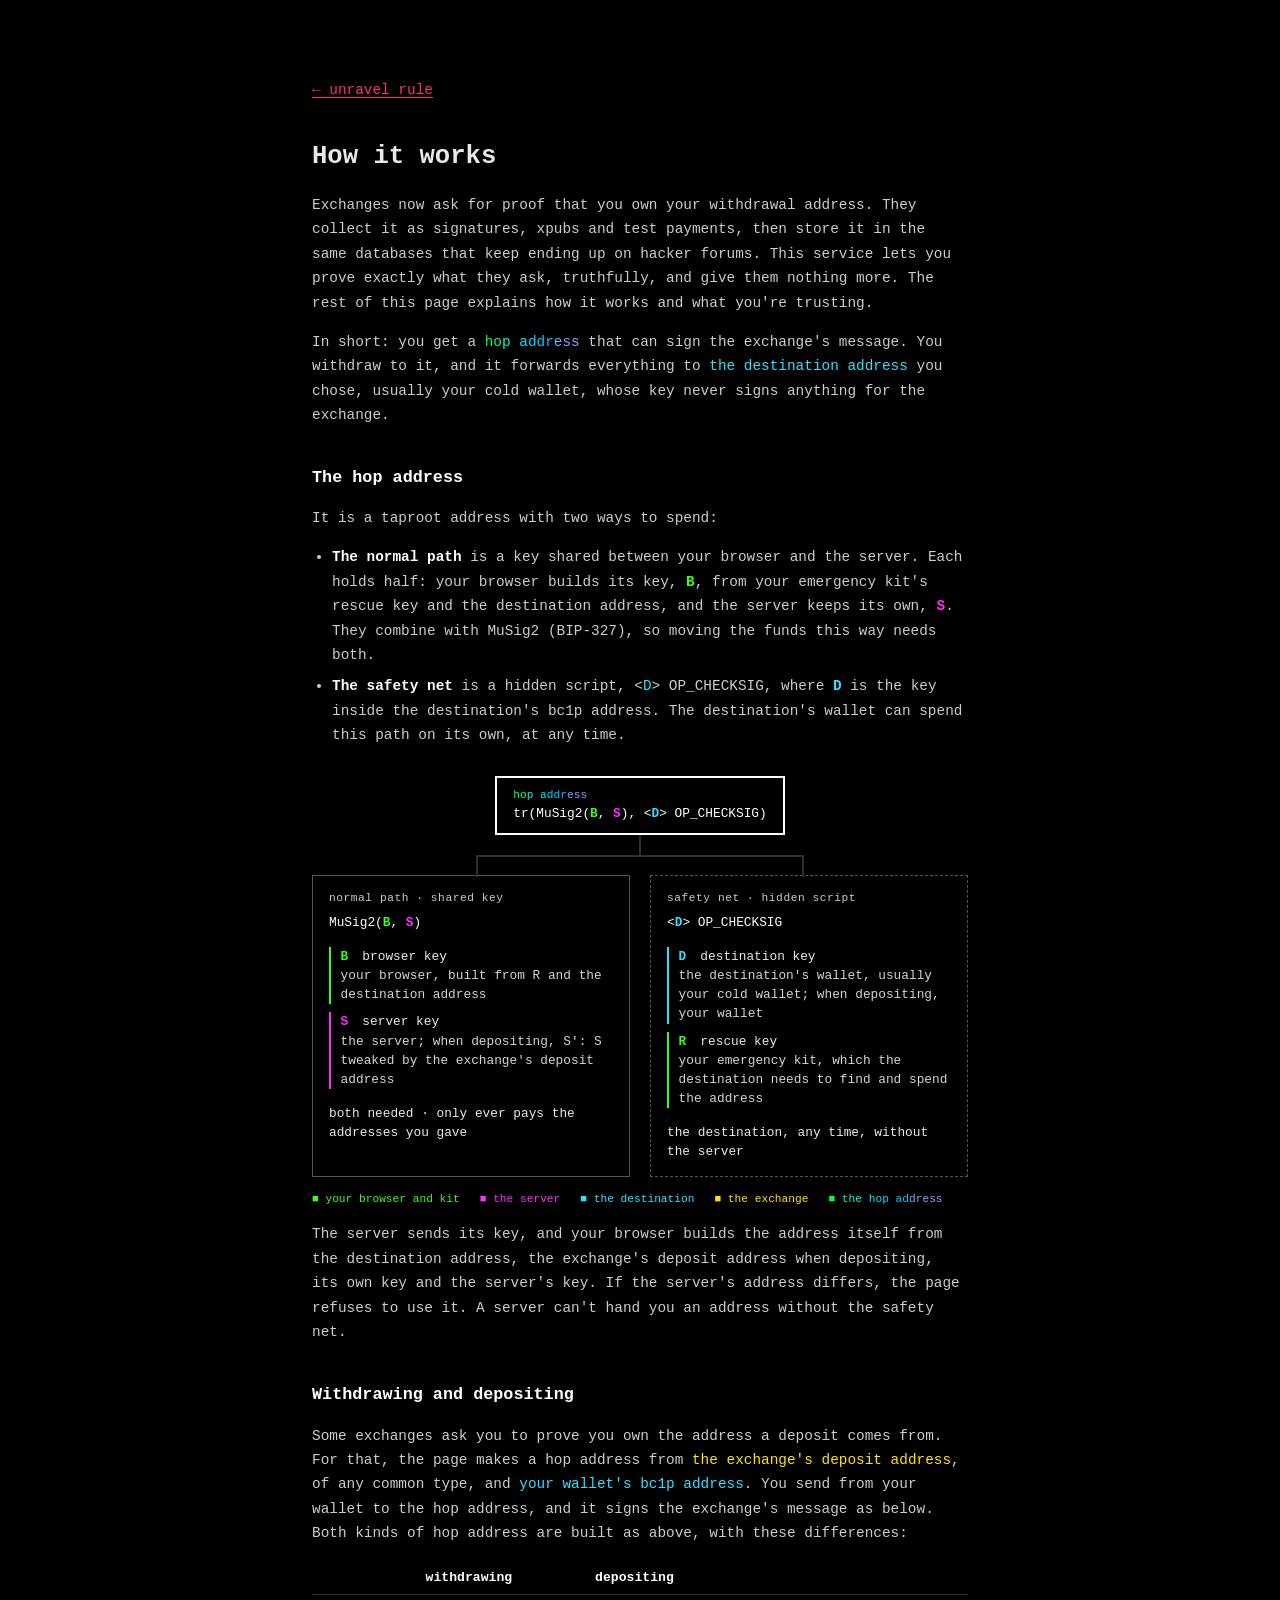
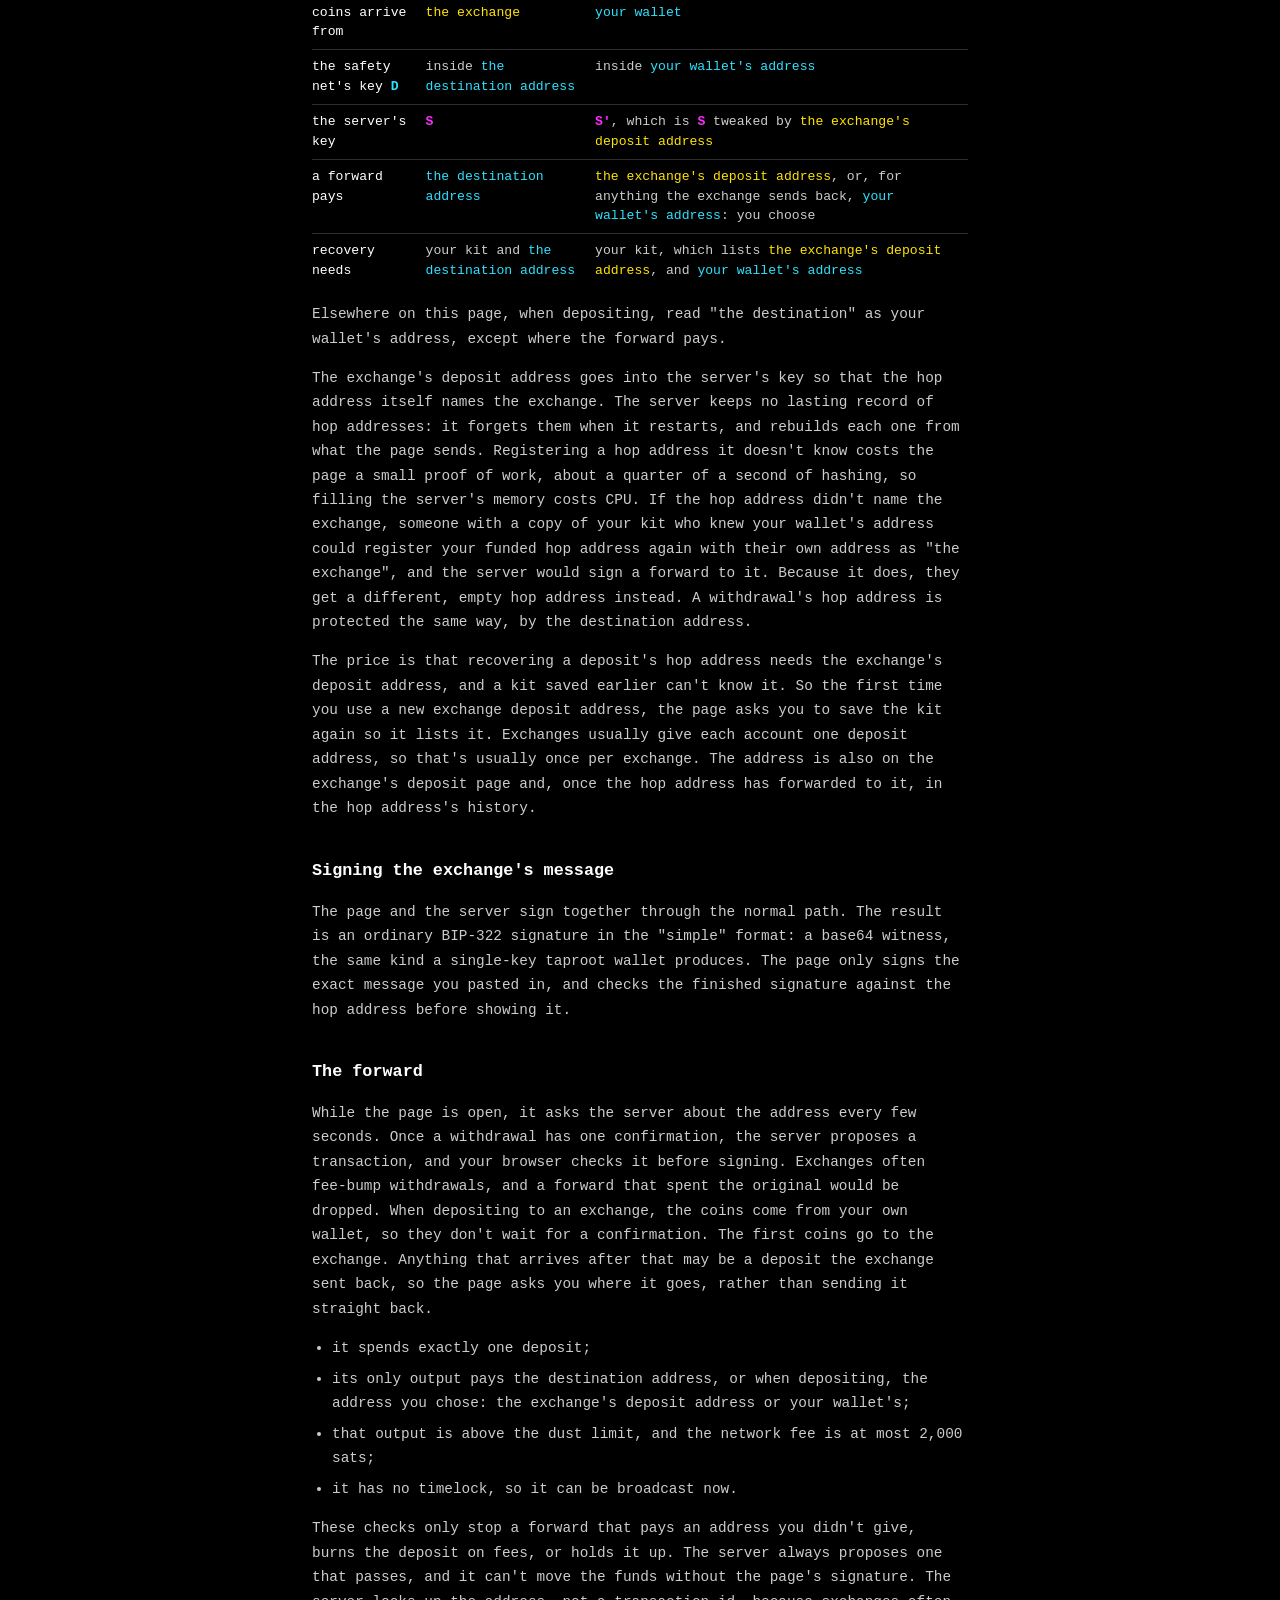
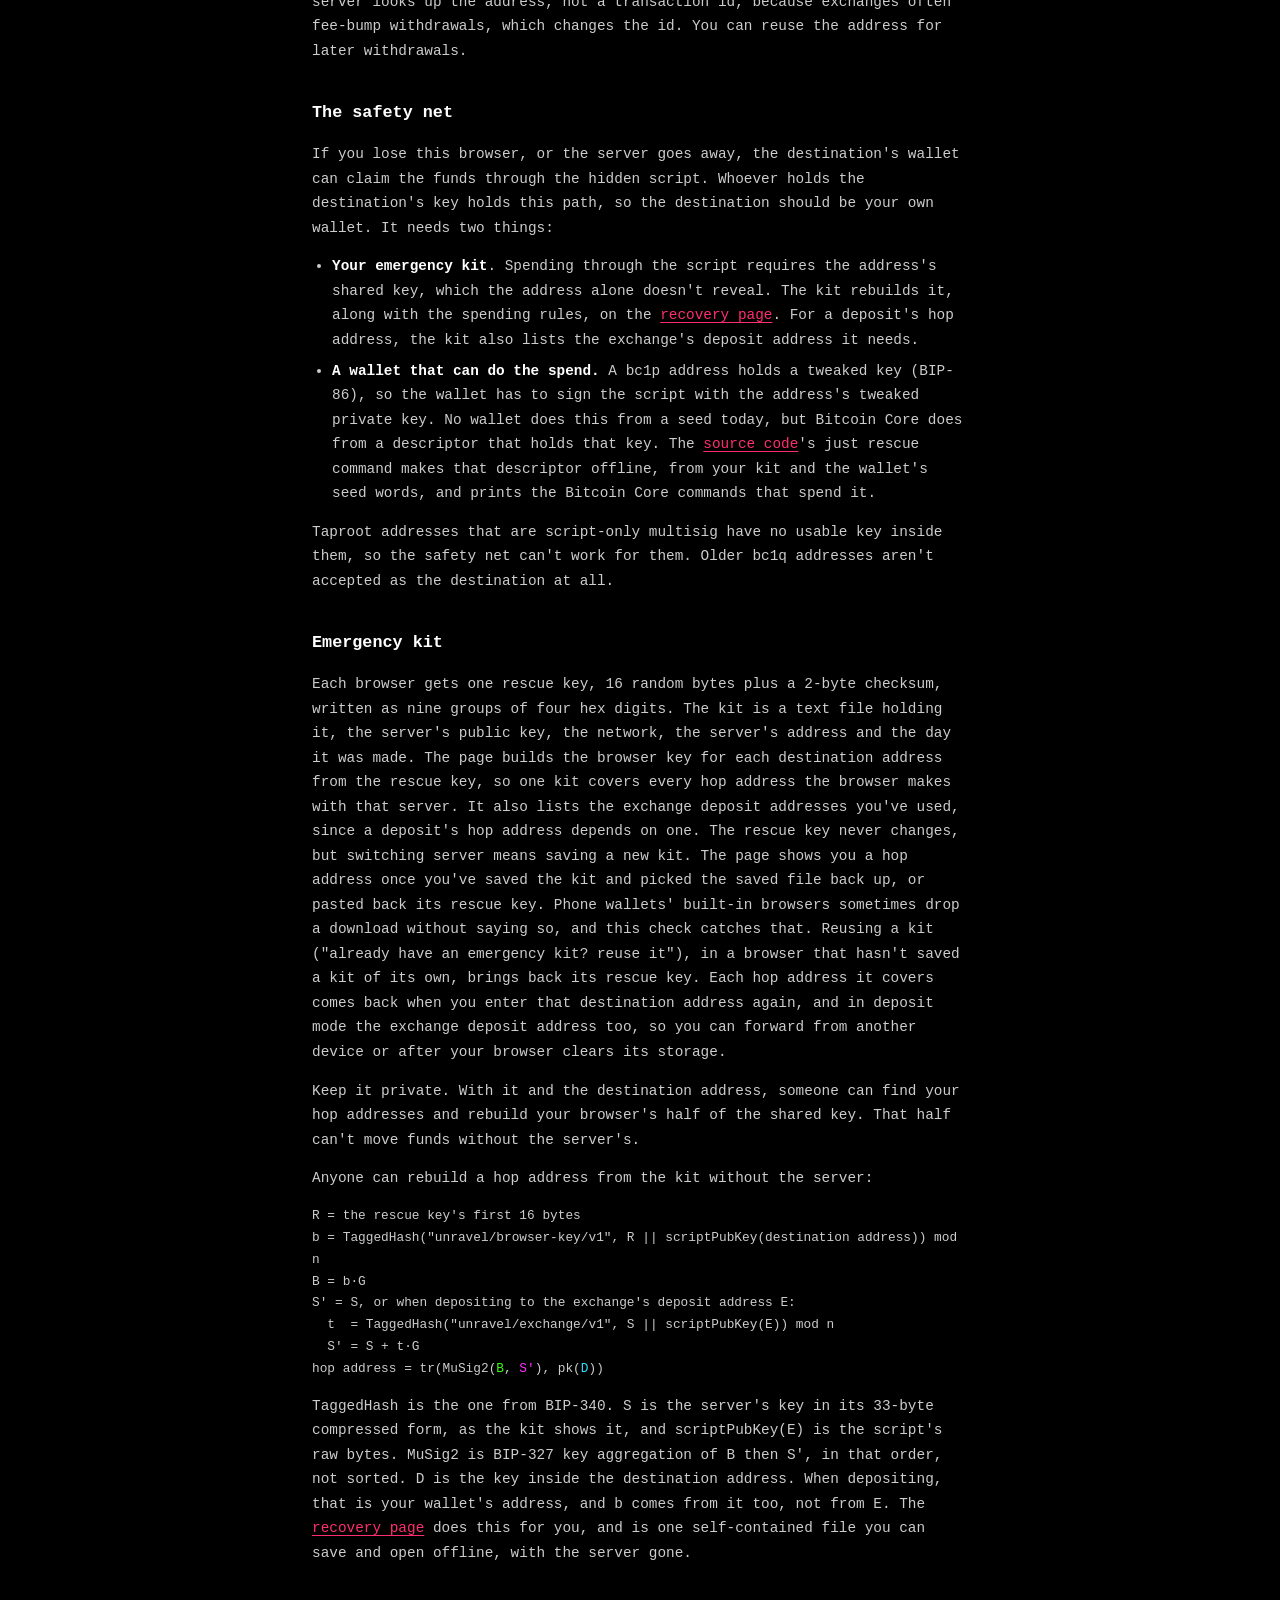
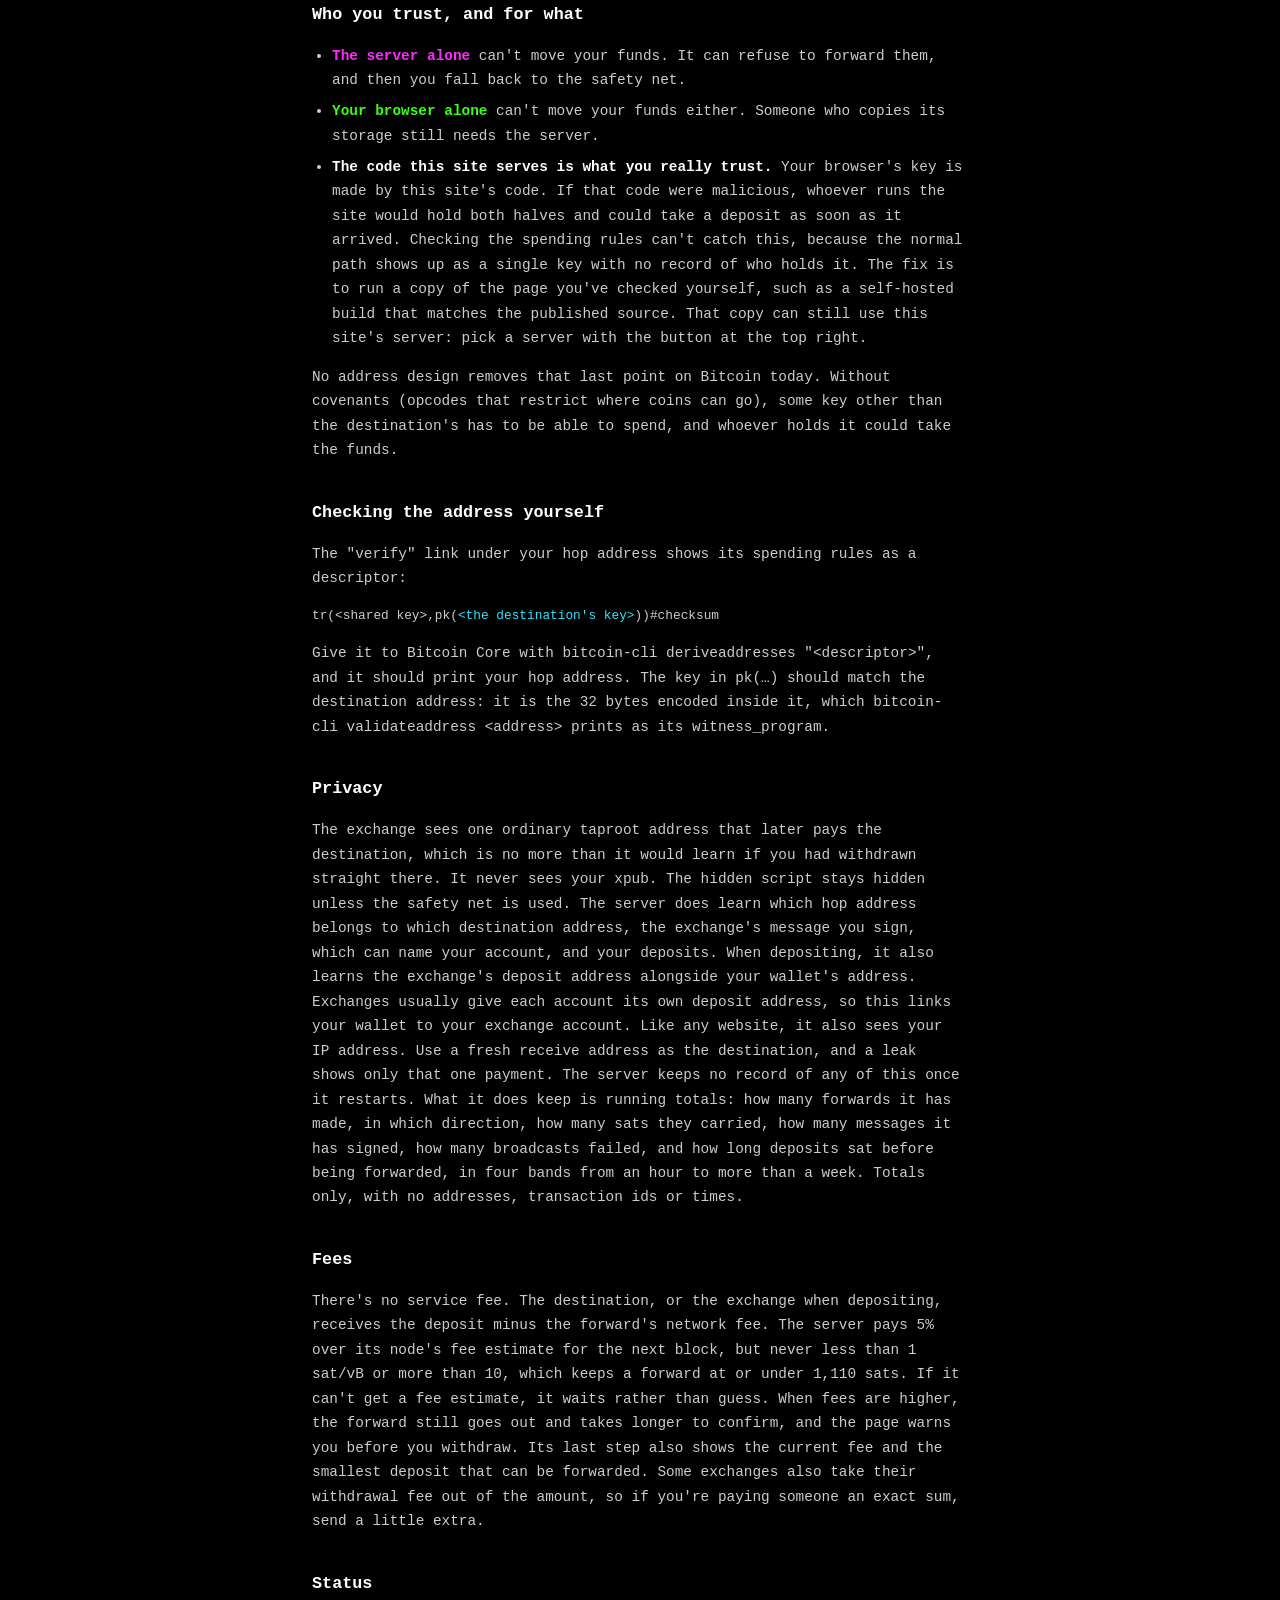
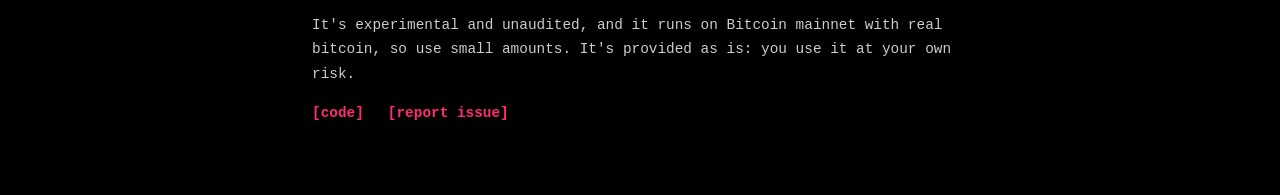
==== web/static/about.html @ e9a16858 "unravel rule" ====
<!doctype html>
<html lang="en">
<head>
  <meta charset="utf-8">
  <meta name="viewport" content="width=device-width, initial-scale=1">
  <title>how it works · unravel rule</title>
  <meta name="description" content="How the hop address signs for the exchange and forwards to your wallet, the safety net if the server vanishes, and who you trust for what.">
  <meta name="theme-color" content="#000000">
  <link rel="canonical" href="https://unravelrule.xyz/about">
  <meta property="og:type" content="website">
  <meta property="og:url" content="https://unravelrule.xyz/about">
  <meta property="og:title" content="how it works · unravel rule">
  <meta property="og:description" content="How the hop address signs for the exchange and forwards to your wallet, the safety net if the server vanishes, and who you trust for what.">
  <meta property="og:image" content="https://unravelrule.xyz/og.png">
  <meta property="og:image:width" content="1200">
  <meta property="og:image:height" content="630">
  <meta property="og:image:alt" content="travel rule, with an UN sticker slapped over the t to make unravel rule, over the tagline: prove you own an address">
  <meta name="twitter:card" content="summary_large_image">
  <meta name="twitter:title" content="how it works · unravel rule">
  <meta name="twitter:description" content="How the hop address signs for the exchange and forwards to your wallet, the safety net if the server vanishes, and who you trust for what.">
  <meta name="twitter:image" content="https://unravelrule.xyz/og.png">
  <link rel="stylesheet" href="style.css">
  <link rel="icon" type="image/png" sizes="48x48" href="favicon-48.png">
</head>
<body>
  <main class="doc">
    <p><a href="./">← unravel rule</a></p>
    <h1>How it works</h1>

    <p>Exchanges now ask for proof that you own your withdrawal address. They collect it as signatures, xpubs and test payments, then store it in the same databases that keep ending up on hacker forums. This service lets you prove exactly what they ask, truthfully, and give them nothing more. The rest of this page explains how it works and what you're trusting.</p>
    <p>In short: you get a <span class="hop">hop address</span> that can sign the exchange's message. You withdraw to it, and it forwards everything to <span class="k-d">the destination address</span> you chose, usually your cold wallet, whose key never signs anything for the exchange.</p>

    <h2>The hop address</h2>
    <p>It is a taproot address with two ways to spend:</p>
    <ul>
      <li><b>The normal path</b> is a key shared between your browser and the server. Each holds half: your browser builds its key, <b class="k-b">B</b>, from your emergency kit's rescue key and the destination address, and the server keeps its own, <b class="k-s">S</b>. They combine with MuSig2 (BIP-327), so moving the funds this way needs both.</li>
      <li><b>The safety net</b> is a hidden script, <code>&lt;<span class="k-d">D</span>&gt; OP_CHECKSIG</code>, where <b class="k-d">D</b> is the key inside the destination's bc1p address. The destination's wallet can spend this path on its own, at any time.</li>
    </ul>
    <figure class="diagram" role="img" aria-label="The hop address has two ways to spend. The normal path is the MuSig2 of B, the browser key held by your browser, and S, the server key held by the server: both are needed, and it only ever pays the addresses you gave. The hidden safety net is the script D OP_CHECKSIG, where D is the destination's key, held by the destination's wallet. It also needs R, the rescue key in your emergency kit, to find the address. Then the destination can spend it any time, without the server. When depositing, D is your wallet's key, and the server's key is tweaked by the exchange's deposit address.">
      <div class="d-root"><span class="d-tag hop">hop address</span>tr(MuSig2(<b class="k-b">B</b>, <b class="k-s">S</b>), &lt;<b class="k-d">D</b>&gt; OP_CHECKSIG)</div>
      <div class="d-split">
        <div class="d-path">
          <p class="d-kind">normal path · shared key</p>
          <div class="d-node">MuSig2(<b class="k-b">B</b>, <b class="k-s">S</b>)</div>
          <div class="d-holders">
            <div class="d-holder k-b"><b>B</b> browser key<span>your browser, built from R and the destination address</span></div>
            <div class="d-holder k-s"><b>S</b> server key<span>the server; when depositing, S′: S tweaked by the exchange's deposit address</span></div>
          </div>
          <p class="d-rule">both needed · only ever pays the addresses you gave</p>
        </div>
        <div class="d-path d-script-path">
          <p class="d-kind">safety net · hidden script</p>
          <div class="d-node">&lt;<b class="k-d">D</b>&gt; OP_CHECKSIG</div>
          <div class="d-holders">
            <div class="d-holder k-d"><b>D</b> destination key<span>the destination's wallet, usually your cold wallet; when depositing, your wallet</span></div>
            <div class="d-holder k-b"><b>R</b> rescue key<span>your emergency kit, which the destination needs to find and spend the address</span></div>
          </div>
          <p class="d-rule">the destination, any time, without the server</p>
        </div>
      </div>
      <p class="d-legend"><span class="k-b">■ your browser and kit</span><span class="k-s">■ the server</span><span class="k-d">■ the destination</span><span class="k-e">■ the exchange</span><span class="hop">■ the hop address</span></p>
    </figure>
    <p>The server sends its key, and your browser builds the address itself from the destination address, the exchange's deposit address when depositing, its own key and the server's key. If the server's address differs, the page refuses to use it. A server can't hand you an address without the safety net.</p>

    <h2>Withdrawing and depositing</h2>
    <p>Some exchanges ask you to prove you own the address a deposit comes from. For that, the page makes a hop address from <span class="k-e">the exchange's deposit address</span>, of any common type, and <span class="k-d">your wallet's bc1p address</span>. You send from your wallet to the hop address, and it signs the exchange's message as below. Both kinds of hop address are built as above, with these differences:</p>
    <table>
      <thead><tr><th></th><th>withdrawing</th><th>depositing</th></tr></thead>
      <tbody>
        <tr><th>coins arrive from</th><td><span class="k-e">the exchange</span></td><td><span class="k-d">your wallet</span></td></tr>
        <tr><th>the safety net's key <b class="k-d">D</b></th><td>inside <span class="k-d">the destination address</span></td><td>inside <span class="k-d">your wallet's address</span></td></tr>
        <tr><th>the server's key</th><td><b class="k-s">S</b></td><td><b class="k-s">S′</b>, which is <b class="k-s">S</b> tweaked by <span class="k-e">the exchange's deposit address</span></td></tr>
        <tr><th>a forward pays</th><td><span class="k-d">the destination address</span></td><td><span class="k-e">the exchange's deposit address</span>, or, for anything the exchange sends back, <span class="k-d">your wallet's address</span>: you choose</td></tr>
        <tr><th>recovery needs</th><td>your kit and <span class="k-d">the destination address</span></td><td>your kit, which lists <span class="k-e">the exchange's deposit address</span>, and <span class="k-d">your wallet's address</span></td></tr>
      </tbody>
    </table>
    <p>Elsewhere on this page, when depositing, read "the destination" as your wallet's address, except where the forward pays.</p>
    <p>The exchange's deposit address goes into the server's key so that the hop address itself names the exchange. The server keeps no lasting record of hop addresses: it forgets them when it restarts, and rebuilds each one from what the page sends. Registering a hop address it doesn't know costs the page a small proof of work, about a quarter of a second of hashing, so filling the server's memory costs CPU. If the hop address didn't name the exchange, someone with a copy of your kit who knew your wallet's address could register your funded hop address again with their own address as "the exchange", and the server would sign a forward to it. Because it does, they get a different, empty hop address instead. A withdrawal's hop address is protected the same way, by the destination address.</p>
    <p>The price is that recovering a deposit's hop address needs the exchange's deposit address, and a kit saved earlier can't know it. So the first time you use a new exchange deposit address, the page asks you to save the kit again so it lists it. Exchanges usually give each account one deposit address, so that's usually once per exchange. The address is also on the exchange's deposit page and, once the hop address has forwarded to it, in the hop address's history.</p>

    <h2>Signing the exchange's message</h2>
    <p>The page and the server sign together through the normal path. The result is an ordinary BIP-322 signature in the "simple" format: a base64 witness, the same kind a single-key taproot wallet produces. The page only signs the exact message you pasted in, and checks the finished signature against the hop address before showing it.</p>

    <h2>The forward</h2>
    <p>While the page is open, it asks the server about the address every few seconds. Once a withdrawal has one confirmation, the server proposes a transaction, and your browser checks it before signing. Exchanges often fee-bump withdrawals, and a forward that spent the original would be dropped. When depositing to an exchange, the coins come from your own wallet, so they don't wait for a confirmation. The first coins go to the exchange. Anything that arrives after that may be a deposit the exchange sent back, so the page asks you where it goes, rather than sending it straight back.</p>
    <ul>
      <li>it spends exactly one deposit;</li>
      <li>its only output pays the destination address, or when depositing, the address you chose: the exchange's deposit address or your wallet's;</li>
      <li>that output is above the dust limit, and the network fee is at most 2,000 sats;</li>
      <li>it has no timelock, so it can be broadcast now.</li>
    </ul>
    <p>These checks only stop a forward that pays an address you didn't give, burns the deposit on fees, or holds it up. The server always proposes one that passes, and it can't move the funds without the page's signature. The server looks up the address, not a transaction id, because exchanges often fee-bump withdrawals, which changes the id. You can reuse the address for later withdrawals.</p>

    <h2>The safety net</h2>
    <p>If you lose this browser, or the server goes away, the destination's wallet can claim the funds through the hidden script. Whoever holds the destination's key holds this path, so the destination should be your own wallet. It needs two things:</p>
    <ul>
      <li><b>Your emergency kit</b>. Spending through the script requires the address's shared key, which the address alone doesn't reveal. The kit rebuilds it, along with the spending rules, on the <a href="recover">recovery page</a>. For a deposit's hop address, the kit also lists the exchange's deposit address it needs.</li>
      <li><b>A wallet that can do the spend.</b> A bc1p address holds a tweaked key (BIP-86), so the wallet has to sign the script with the address's tweaked private key. No wallet does this from a seed today, but Bitcoin Core does from a descriptor that holds that key. The <a href="https://github.com/nickfarrow/unravel-rule">source code</a>'s <code>just rescue</code> command makes that descriptor offline, from your kit and the wallet's seed words, and prints the Bitcoin Core commands that spend it.</li>
    </ul>
    <p>Taproot addresses that are script-only multisig have no usable key inside them, so the safety net can't work for them. Older bc1q addresses aren't accepted as the destination at all.</p>

    <h2>Emergency kit</h2>
    <p>Each browser gets one rescue key, 16 random bytes plus a 2-byte checksum, written as nine groups of four hex digits. The kit is a text file holding it, the server's public key, the network, the server's address and the day it was made. The page builds the browser key for each destination address from the rescue key, so one kit covers every hop address the browser makes with that server. It also lists the exchange deposit addresses you've used, since a deposit's hop address depends on one. The rescue key never changes, but switching server means saving a new kit. The page shows you a hop address once you've saved the kit and picked the saved file back up, or pasted back its rescue key. Phone wallets' built-in browsers sometimes drop a download without saying so, and this check catches that. Reusing a kit ("already have an emergency kit? reuse it"), in a browser that hasn't saved a kit of its own, brings back its rescue key. Each hop address it covers comes back when you enter that destination address again, and in deposit mode the exchange deposit address too, so you can forward from another device or after your browser clears its storage.</p>
    <p>Keep it private. With it and the destination address, someone can find your hop addresses and rebuild your browser's half of the shared key. That half can't move funds without the server's.</p>
    <p>Anyone can rebuild a hop address from the kit without the server:</p>
    <pre>R = the rescue key's first 16 bytes
b = TaggedHash("unravel/browser-key/v1", R || scriptPubKey(destination address)) mod n
B = b·G
S' = S, or when depositing to the exchange's deposit address E:
  t  = TaggedHash("unravel/exchange/v1", S || scriptPubKey(E)) mod n
  S' = S + t·G
hop address = tr(MuSig2(<span class="k-b">B</span>, <span class="k-s">S'</span>), pk(<span class="k-d">D</span>))</pre>
    <p>TaggedHash is the one from BIP-340. S is the server's key in its 33-byte compressed form, as the kit shows it, and scriptPubKey(E) is the script's raw bytes. MuSig2 is BIP-327 key aggregation of B then S', in that order, not sorted. D is the key inside the destination address. When depositing, that is your wallet's address, and b comes from it too, not from E. The <a href="recover">recovery page</a> does this for you, and is one self-contained file you can save and open offline, with the server gone.</p>

    <h2>Who you trust, and for what</h2>
    <ul>
      <li><b class="k-s">The server alone</b> can't move your funds. It can refuse to forward them, and then you fall back to the safety net.</li>
      <li><b class="k-b">Your browser alone</b> can't move your funds either. Someone who copies its storage still needs the server.</li>
      <li><span class="hl"><b>The code this site serves</b> is what you really trust.</span> Your browser's key is made by this site's code. If that code were malicious, whoever runs the site would hold both halves and could take a deposit as soon as it arrived. Checking the spending rules can't catch this, because the normal path shows up as a single key with no record of who holds it. The fix is to run a copy of the page you've checked yourself, such as a self-hosted build that matches the published source. That copy can still use this site's server: pick a server with the button at the top right.</li>
    </ul>
    <p>No address design removes that last point on Bitcoin today. Without covenants (opcodes that restrict where coins can go), some key other than the destination's has to be able to spend, and whoever holds it could take the funds.</p>

    <h2>Checking the address yourself</h2>
    <p>The "verify" link under your hop address shows its spending rules as a descriptor:</p>
    <pre>tr(&lt;shared key&gt;,pk(<span class="k-d">&lt;the destination's key&gt;</span>))#checksum</pre>
    <p>Give it to Bitcoin Core with <code>bitcoin-cli deriveaddresses "&lt;descriptor&gt;"</code>, and it should print your hop address. The key in <code>pk(…)</code> should match the destination address: it is the 32 bytes encoded inside it, which <code>bitcoin-cli validateaddress &lt;address&gt;</code> prints as its <code>witness_program</code>.</p>

    <h2>Privacy</h2>
    <p>The exchange sees one ordinary taproot address that later pays the destination, which is no more than it would learn if you had withdrawn straight there. It never sees your xpub. The hidden script stays hidden unless the safety net is used. The server does learn which hop address belongs to which destination address, the exchange's message you sign, which can name your account, and your deposits. When depositing, it also learns the exchange's deposit address alongside your wallet's address. Exchanges usually give each account its own deposit address, so this links your wallet to your exchange account. Like any website, it also sees your IP address. Use a fresh receive address as the destination, and a leak shows only that one payment. The server keeps no record of any of this once it restarts. What it does keep is running totals: how many forwards it has made, in which direction, how many sats they carried, how many messages it has signed, how many broadcasts failed, and how long deposits sat before being forwarded, in four bands from an hour to more than a week. Totals only, with no addresses, transaction ids or times.</p>

    <h2>Fees</h2>
    <p>There's no service fee. The destination, or the exchange when depositing, receives the deposit minus the forward's network fee. The server pays 5% over its node's fee estimate for the next block, but never less than 1 sat/vB or more than 10, which keeps a forward at or under 1,110 sats. If it can't get a fee estimate, it waits rather than guess. When fees are higher, the forward still goes out and takes longer to confirm, and the page warns you before you withdraw. Its last step also shows the current fee and the smallest deposit that can be forwarded. Some exchanges also take their withdrawal fee out of the amount, so if you're paying someone an exact sum, send a little extra.</p>

    <h2>Status</h2>
    <p>It's experimental and unaudited, and it runs on Bitcoin mainnet with real bitcoin, so use small amounts. It's provided as is: you use it at your own risk.</p>
    <p class="row"><a href="https://github.com/nickfarrow/unravel-rule">code</a><a href="https://github.com/nickfarrow/unravel-rule/issues">report issue</a></p>
  </main>
</body>
</html>
---- web/static/style.css ----
* { margin: 0; padding: 0; box-sizing: border-box; }
[hidden] { display: none !important; }

:root {
  --green: #39ff14;
  --pink: #ff2d6f;
  --cyan: #2de2ff;
  --violet: #b98cff;
  --yellow: #ffe500;
  --magenta: #ff2bff;
  --text: #e8e8e8;
  --muted: #d4d4d4;
  --line: #2e2e2e;
}

html {
  background: #000;
  color: var(--text);
  font-family: ui-monospace, "SF Mono", "Cascadia Mono", "JetBrains Mono", Menlo, Consolas,
    "Lucida Console", "Liberation Mono", monospace;
  line-height: 1.5;
}

body { min-height: 100vh; }

main {
  max-width: 44rem;
  margin: 0 auto;
  padding: 4rem 1.5rem;
}

h1, h2 { font-weight: 700; }

.mega {
  font-size: clamp(2rem, 9vw, 5rem);
  font-weight: 800;
  line-height: 1.2;
  white-space: nowrap;
  color: #000;
  text-align: center;
  letter-spacing: 0.05em;
  text-shadow:
    -0.06em -0.06em 0 #fff, 0.06em -0.06em 0 #fff,
    -0.06em 0.06em 0 #fff, 0.06em 0.06em 0 #fff;
}

/* The title rests on "unravel rule" and every 5s glitches back to "travel rule" in one
   burst of three flickers. Both prefixes share one grid cell, so the title keeps its width;
   only the glitch moves it. */
.swap { display: inline-grid; }
.swap > span { grid-area: 1 / 1; justify-self: end; animation: 5s step-end infinite; }
.swap .from { animation-name: flicker-out; }
.swap .to { animation-name: flicker-in; }
.mega { animation: glitch 5s step-end infinite; }
@keyframes flicker-out {
  0% { opacity: 0; clip-path: none; }
  80% { opacity: 1; clip-path: none; }
  81.92% { opacity: 0; clip-path: none; }
  83.84% { opacity: 0; clip-path: none; }
  85.76% { opacity: 1; clip-path: inset(50% 0 0 0); }
  87.2% { opacity: 1; clip-path: none; }
  88.64% { opacity: 0; clip-path: none; }
  90.56% { opacity: 1; clip-path: none; }
  92.96% { opacity: 0; clip-path: none; }
}
@keyframes flicker-in {
  0% { opacity: 1; clip-path: none; }
  80% { opacity: 0; clip-path: none; }
  81.92% { opacity: 1; clip-path: inset(0 0 50% 0); }
  83.84% { opacity: 1; clip-path: none; }
  85.76% { opacity: 0; clip-path: none; }
  87.2% { opacity: 1; clip-path: none; }
  88.64% { opacity: 1; clip-path: none; }
  90.56% { opacity: 0; clip-path: none; }
  92.96% { opacity: 1; clip-path: none; }
}
@keyframes glitch {
  0% { transform: none; }
  80% { transform: translate(-0.05em, 0) skewX(-8deg); }
  81.92% { transform: translate(0.04em, 0); }
  83.84% { transform: none; }
  85.76% { transform: translate(0.06em, 0) skewX(5deg); }
  87.2% { transform: translate(-0.03em, 0); }
  88.64% { transform: none; }
  90.56% { transform: translate(0.03em, 0) skewX(-4deg); }
  92.96% { transform: none; }
}
@media (prefers-reduced-motion: reduce) {
  .mega, .swap > span, .status::before { animation: none; }
  .swap .from { opacity: 0; }
}

.tag { text-align: center; margin-top: 1.5rem; color: var(--green); font-weight: 700; }
.tag b { font-weight: 900; -webkit-text-stroke: 0.05em; }
.net { text-align: center; margin-top: 0.4rem; color: var(--muted); font-size: 0.8rem; }

.explain {
  position: relative;
  margin-top: 1.5rem;
  padding-top: 1.25rem;
  font-size: 0.95rem;
  line-height: 1.65;
}
.explain::before {
  content: "";
  position: absolute;
  top: 0;
  left: 0;
  right: 0;
  height: 2px;
  background: var(--green);
  box-shadow: 0 0 6px var(--green), 0 0 16px var(--green);
}
.explain summary {
  list-style: none;
  cursor: pointer;
  width: fit-content;
  margin: 0 auto;
  color: var(--green);
  font-size: 1.05rem;
  font-weight: 700;
  text-shadow: 0 0 6px var(--green);
}
.explain summary::-webkit-details-marker { display: none; }
.explain summary::before {
  content: "▸";
  display: inline-block;
  margin-right: 0.5rem;
  transition: transform 0.15s;
}
.explain[open] summary::before { transform: rotate(90deg); }
.explain p, .explain ul { margin-top: 1rem; color: #ccc; }
.explain ul { padding-left: 1.25rem; }
.explain li + li { margin-top: 0.5rem; }
/* White, so cyan only ever means the user's wallet. */
.explain p.pitch, .hl { color: #fff; font-weight: 700; }
.hl b { color: inherit; }

.steps {
  list-style: none;
  margin-top: 2.5rem;
  display: grid;
  gap: 0.75rem;
}

.card {
  border: 1px solid #fff;
  padding: 1.25rem 1.5rem;
  box-shadow: 0 0 20px rgba(57, 255, 20, 0.12);
}
/* One card at a time. */
.card:not(.open) { display: none; }
.card h2 { font-size: 1rem; }
/* Focused when its card opens, for screen readers. It isn't a control, so no ring. */
.card h2:focus { outline: none; }
.card .body { margin-top: 1.25rem; }

/* What's been chosen so far, above the card. */
/* Three columns, so the text centres on the page whatever back's width. */
.trail { display: grid; grid-template-columns: 1fr minmax(0, max-content) 1fr; gap: 1rem; align-items: baseline; margin-top: 2.5rem; font-size: 0.8rem; color: var(--muted); }
#trail-text { grid-column: 2; text-align: center; }
#trail-text > span { white-space: nowrap; }
#trail-text .addr { cursor: pointer; }
/* A tapped address is shown whole, so it may break anywhere. */
#trail-text > span:has(.addr:not(.short)) { white-space: normal; overflow-wrap: anywhere; }
.trail + .steps { margin-top: 0.75rem; }
#back { grid-column: 3; justify-self: end; white-space: nowrap; }
#back::before { content: "← "; }
.addr { color: var(--cyan); overflow-wrap: anywhere; }
.addr.theirs, #exchange { color: var(--yellow); }
/* Copied on a click: #desc-cmd and #key-cmd are the main page's commands, #cmd the recovery page's. */
.big, .addr, #proof, #desc, #desc-cmd, #key-cmd, #cmd { cursor: pointer; transition: opacity 0.2s; }
.copied { opacity: 0.4; }
/* An address typed in takes its holder's colour too. */
#x { color: var(--cyan); }
#x:focus { border-color: var(--cyan); }
#exchange:focus { border-color: var(--yellow); }
.txid { color: var(--muted); overflow-wrap: anywhere; }
a.txid:hover { color: #fff; }
/* Where the forward stands. A pulsing dot while waiting, a tick once sent. */
.status { margin-top: 1.25rem; font-weight: 700; overflow-wrap: anywhere; }
.status.warn { color: var(--pink); }
.status.waiting::before, .status.done::before { content: ""; display: inline-block; width: 0.55rem; height: 0.55rem; margin-right: 0.6rem; border-radius: 50%; background: #fff; box-shadow: 0 0 6px #fff; vertical-align: 0.1em; }
.status.waiting::before { animation: pulse 1.2s ease-in-out infinite; }
.status.done::before { background: var(--green); box-shadow: 0 0 6px var(--green); }
@keyframes pulse { 50% { opacity: 0.25; } }
#status-detail { white-space: pre-line; overflow-wrap: anywhere; }
#hop-addrs { overflow-wrap: anywhere; }

/* The first card's two ways in, each a whole block to tap. */
.choice { display: grid; gap: 0.75rem; }
.choice a { display: block; border: 2px solid var(--line); padding: 1rem 1.25rem; font-weight: 700; text-decoration: none; }
.choice a:hover { border-color: var(--green); color: #fff; }

input, textarea, select {
  width: 100%;
  background: #000;
  color: #fff;
  border: 2px solid #555;
  padding: 0.7rem 0.8rem;
  font: inherit;
  font-size: 0.9rem;
}
input::placeholder, textarea::placeholder { color: #666; }
.body * + input { margin-top: 0.75rem; }
textarea { height: 6rem; margin-top: 1rem; resize: none; word-break: break-all; }
input[readonly] { border-color: var(--line); }
/* The rescue key is the kit's, so it takes the browser's colour, and the server key the server's. */
#kit-typed, #rescue { color: var(--green); }
#spk { color: var(--magenta); }
#spk:focus { border-color: var(--magenta); }
#desc { color: #ccc; }
/* A textarea so a message with line breaks is signed exactly as pasted. */
#challenge { height: 4.5rem; margin-top: 0; color: #fff; word-break: normal; overflow-wrap: anywhere; }
input:focus, textarea:focus, select:focus { outline: none; border-color: var(--green); }

a { color: var(--pink); text-decoration: underline; text-underline-offset: 0.2em; }
a:hover { color: #fff; }

/* Actions read as buttons, like [info]; links inside sentences stay plain links. */
.row { display: flex; flex-wrap: wrap; gap: 0.5rem 1.5rem; margin-top: 1rem; }
.row a { text-decoration: none; font-weight: 700; }
.row a::before { content: "["; }
.row a::after { content: "]"; }
.row a:hover { color: #fff; }
a.busy { opacity: 0.4; pointer-events: none; }
a.helper { color: var(--muted); font-weight: 400; }
/* The link to the next card always sits at the bottom right of its card. */
#exchange-next, #make, #kit-next, #agree, #next-3, #next-4 { margin-left: auto; }

/* The browser's colour blending into the server's: the hop address mostly takes both. Mixed
   in oklch, so the middle stays bright rather than grey. The glow is a filter, since a
   text-shadow would show through the clipped, transparent text. */
.big {
  /* A bc1p address is 62 characters of about 0.6em: this fits it on one line. */
  font-size: min(1.05rem, 2.6cqw);
  font-weight: 700;
  word-break: break-all;
  filter: drop-shadow(0 0 6px rgba(150, 200, 255, 0.35));
}
/* An address on a line of its own, among text: sized to fit like .big. */
#hop-addrs .addr, #status-main .addr { display: block; font-size: min(1em, 2.6cqw); word-break: break-all; }
/* Too small on one line, so two even lines instead of a line and a straggler. --half is half
   the address's length, set where it's shown; a bc1p address has 62 characters. */
@container (max-width: 34rem) {
  .big { font-size: min(1.05rem, 5.2cqw); }
  #hop-addrs .addr, #status-main .addr { font-size: min(1em, 5.2cqw); }
  .big, #hop-addrs .addr, #status-main .addr { max-width: calc(var(--half, 31) * 1ch + 0.5ch); }
}
main, .card .body { container-type: inline-size; }
/* Plain green where the text can't be clipped, so the address is never invisible. A browser
   that can't mix in oklch keeps the first gradient. */
/* .doc .big outranks .doc p's grey. */
.big, .doc .big, .hop, #proof { color: var(--green); }
@supports (background-clip: text) or (-webkit-background-clip: text) {
  .big, .doc .big, .hop, .d-tag.hop, #proof {
    background: linear-gradient(90deg, var(--green), var(--violet));
    background: linear-gradient(90deg in oklch, var(--green), var(--violet));
    -webkit-background-clip: text;
    background-clip: text;
    color: transparent;
  }
}
/* The signature speaks for the hop address, so its box takes the gradient too. */
#proof {
  border-image: linear-gradient(90deg, var(--green), var(--violet)) 1;
  border-image: linear-gradient(90deg in oklch, var(--green), var(--violet)) 1;
}
.big::selection, .hop::selection, #proof::selection { color: #fff; background: #444; }
.small { font-size: 0.9rem; color: var(--muted); margin-top: 0.75rem; }
.body > .small:first-child { margin-top: 0; }
/* .doc .ok and .doc .err outrank .doc p's grey on the recovery page. */
.ok, .doc .ok { color: var(--green); font-size: 0.825rem; margin-top: 0.75rem; }
/* Drawn, like the card ticks: monospace fonts render ✓ as √. */
.ok:not(:empty)::before {
  content: "";
  display: inline-block;
  width: 0.3rem;
  height: 0.6rem;
  margin: 0 0.6rem 0 0.15rem;
  border: solid currentColor;
  border-width: 0 2px 2px 0;
  transform: translateY(-0.1rem) rotate(45deg);
}
.err, .doc .err { color: var(--pink); font-size: 0.825rem; margin-top: 0.75rem; }
.warn { font-size: 1.1rem; font-weight: 700; text-shadow: 0 0 6px var(--pink); }
/* Block characters must touch, row to row, for the code to scan. */
.qr { display: inline-block; margin: 1rem 0 0; font-size: 10px; line-height: 1; letter-spacing: 0; color: #fff; background: #000; }
#y-qr { display: block; width: fit-content; margin-inline: auto; }
.err:empty, .ok:empty { display: none; }

pre {
  margin-top: 1.25rem;
  font: inherit;
  font-size: 0.8rem;
  white-space: pre-wrap;
  overflow-wrap: anywhere;
  color: #ccc;
}

footer {
  margin-top: 4rem;
  font-size: 0.75rem;
  color: var(--muted);
  text-align: center;
}
footer p + p { margin-top: 0.75rem; }
footer .made { margin-top: 2rem; }
.row.center { justify-content: center; }
.row.end { justify-content: flex-end; }
.forget-confirm { margin-top: 1rem; text-align: center; }

.doc { font-size: 0.9rem; line-height: 1.7; }
.doc h1 { font-size: 1.6rem; margin-top: 2rem; }
.doc h2 { font-size: 1.05rem; margin-top: 2.25rem; color: #fff; }
.doc p, .doc ul { margin-top: 0.9rem; color: #ccc; }
.doc ul { padding-left: 1.25rem; }
.doc li + li { margin-top: 0.4rem; }
.doc b { color: #fff; }
/* Grey, so the colours inside are only ever the keys' holders. */
.doc code { color: #ccc; }
.doc table { width: 100%; margin-top: 0.9rem; border-collapse: collapse; font-size: 0.82rem; line-height: 1.5; }
.doc th, .doc td { padding: 0.45rem 0.6rem 0.45rem 0; text-align: left; vertical-align: top; border-top: 1px solid var(--line); color: #ccc; font-weight: normal; }
.doc thead th { border-top: none; color: #fff; font-weight: 700; }
.doc tbody th { color: #fff; }
.doc pre { margin-top: 0.9rem; }
.doc label { display: block; margin: 1.25rem 0 0.4rem; font-size: 0.8rem; color: var(--muted); }
.doc label + textarea { margin-top: 0; }
#x-used { overflow-wrap: anywhere; }

/* About page: the hop address as a tree, with who holds each key. */
.diagram { margin-top: 1.75rem; font-size: 0.8rem; line-height: 1.5; }
.d-root {
  width: fit-content;
  margin: 0 auto;
  padding: 0.6rem 1rem;
  border: 2px solid #fff;
  color: #fff;
  text-align: center;
}
.d-tag { display: block; color: var(--muted); font-size: 0.7rem; }
.d-tag.hop { width: fit-content; }
.d-split {
  position: relative;
  display: grid;
  grid-template-columns: 1fr 1fr;
  gap: 1.25rem;
  padding-top: 2.5rem;
}
/* The stem below the hop address and the bar it branches into. */
.d-split::before {
  content: "";
  position: absolute;
  top: 1.25rem;
  left: 25%;
  right: 25%;
  height: 1.25rem;
  border: 2px solid var(--line);
  border-bottom: 0;
}
.d-split::after {
  content: "";
  position: absolute;
  top: 0;
  left: calc(50% - 1px);
  height: 1.25rem;
  border-left: 2px solid var(--line);
}
.d-path { border: 1px solid #555; padding: 0.9rem 1rem; }
.d-script-path { border-style: dashed; }
/* One colour per holder, so the same colour means the same party everywhere. */
.k-b { --c: var(--green); }
.k-s { --c: var(--magenta); }
.k-d { --c: var(--cyan); }
.k-e { --c: var(--yellow); }
.k-b, .k-s, .k-d, .k-e, .doc b[class^="k-"] { color: var(--c); }
.d-legend { display: flex; flex-wrap: wrap; gap: 0.4rem 1.25rem; margin-top: 0.9rem !important; font-size: 0.7rem; }
.d-kind { color: var(--muted); font-size: 0.7rem; letter-spacing: 0.05em; margin: 0 !important; }
.d-node { margin-top: 0.4rem; color: #fff; }
.d-holders { display: grid; gap: 0.5rem; margin-top: 0.9rem; }
.d-holder { padding-left: 0.6rem; border-left: 2px solid var(--c); color: var(--text); }
.d-holder b { color: var(--c); margin-right: 0.4rem; }
.d-holder span { display: block; color: var(--muted); }
.d-rule { margin-top: 0.9rem !important; color: var(--text) !important; }

.more { margin-top: 1rem; }
.more summary { cursor: pointer; width: fit-content; font-size: 0.825rem; color: var(--muted); }
.more summary:hover { color: var(--text); }
.more[open] summary { margin-bottom: 0.75rem; }

.verify { margin-top: 1.25rem; padding-left: 1rem; border-left: 2px solid var(--line); }
.verify .small:first-child { margin-top: 0; }
/* Grey, so the only colours in a descriptor are its keys' holders. */
.verify pre { margin-top: 0.5rem; }

@media (max-width: 560px) {
  main { padding: 3rem 1rem; }
  .card { padding: 1rem; }
  .d-split { grid-template-columns: 1fr; padding-top: 1.25rem; }
  .d-split::before { display: none; }
}

/* The server this page talks to, top right. Green when connected, pink otherwise. */
.conn { position: absolute; top: 0.75rem; right: 0.75rem; z-index: 1; max-width: calc(100vw - 1.5rem); font-size: 0.8rem; }
.conn summary { list-style: none; cursor: pointer; margin-left: auto; width: fit-content; color: var(--muted); }
.conn summary::-webkit-details-marker { display: none; }
.conn summary:hover { color: var(--text); }
.conn .dot { display: inline-block; width: 0.55rem; height: 0.55rem; margin-right: 0.45rem; border-radius: 50%; background: var(--pink); box-shadow: 0 0 6px var(--pink); }
.conn.up .dot { background: var(--green); box-shadow: 0 0 6px var(--green); }
.conn .panel { width: 22rem; max-width: 100%; margin-top: 0.5rem; padding: 1rem; background: #000; border: 1px solid var(--line); }
.conn dl { display: grid; grid-template-columns: auto 1fr; gap: 0.3rem 0.8rem; }
.conn dt { color: var(--muted); }
.conn dd { word-break: break-all; }
.conn input { margin-top: 1rem; }

/* The forward's network fee right now, top left. Pink when the market is above the cap. */
.fee { position: absolute; top: 0.75rem; left: 0.75rem; font-size: 0.8rem; color: var(--muted); cursor: pointer; }
.fee.high { color: var(--pink); }
/* The rate shows at once on hover, and on tap on phones, where a title tooltip never appears. */
.fee:hover::after { content: " (" attr(data-rate) ")"; }
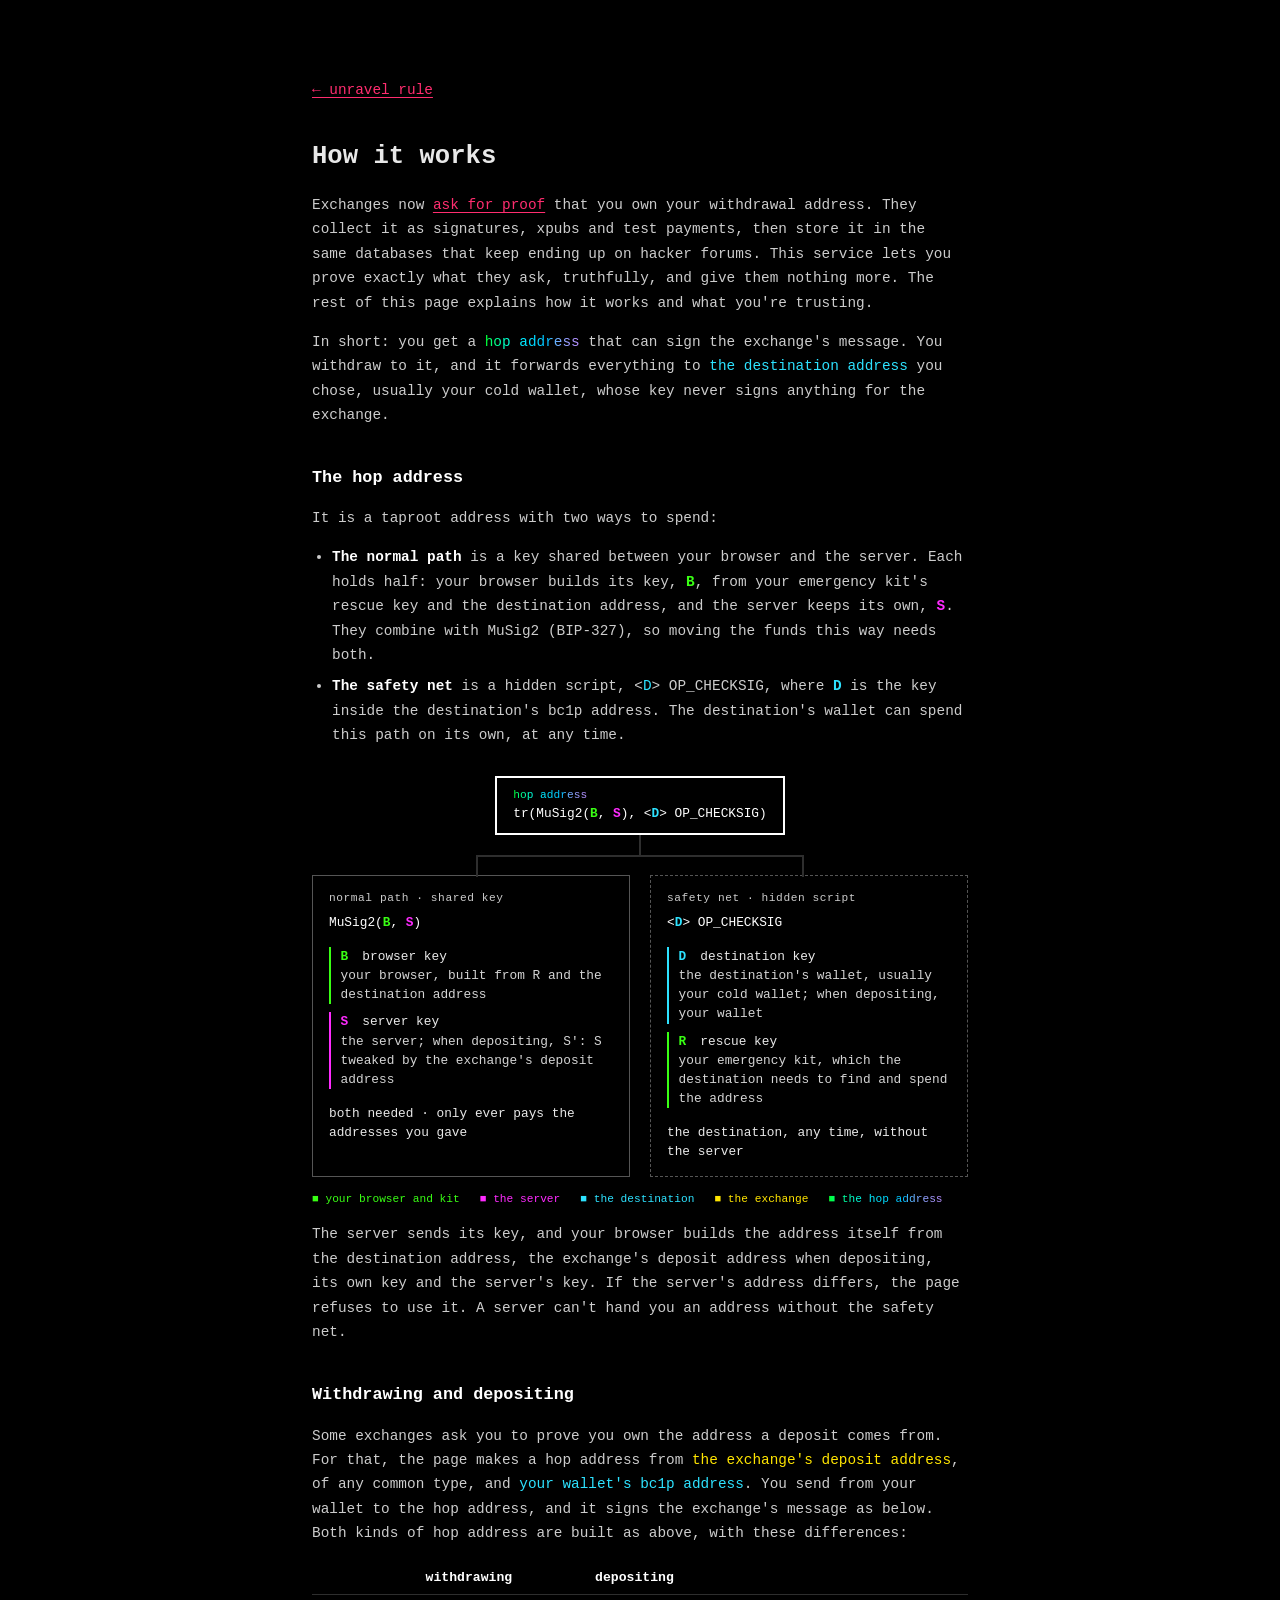
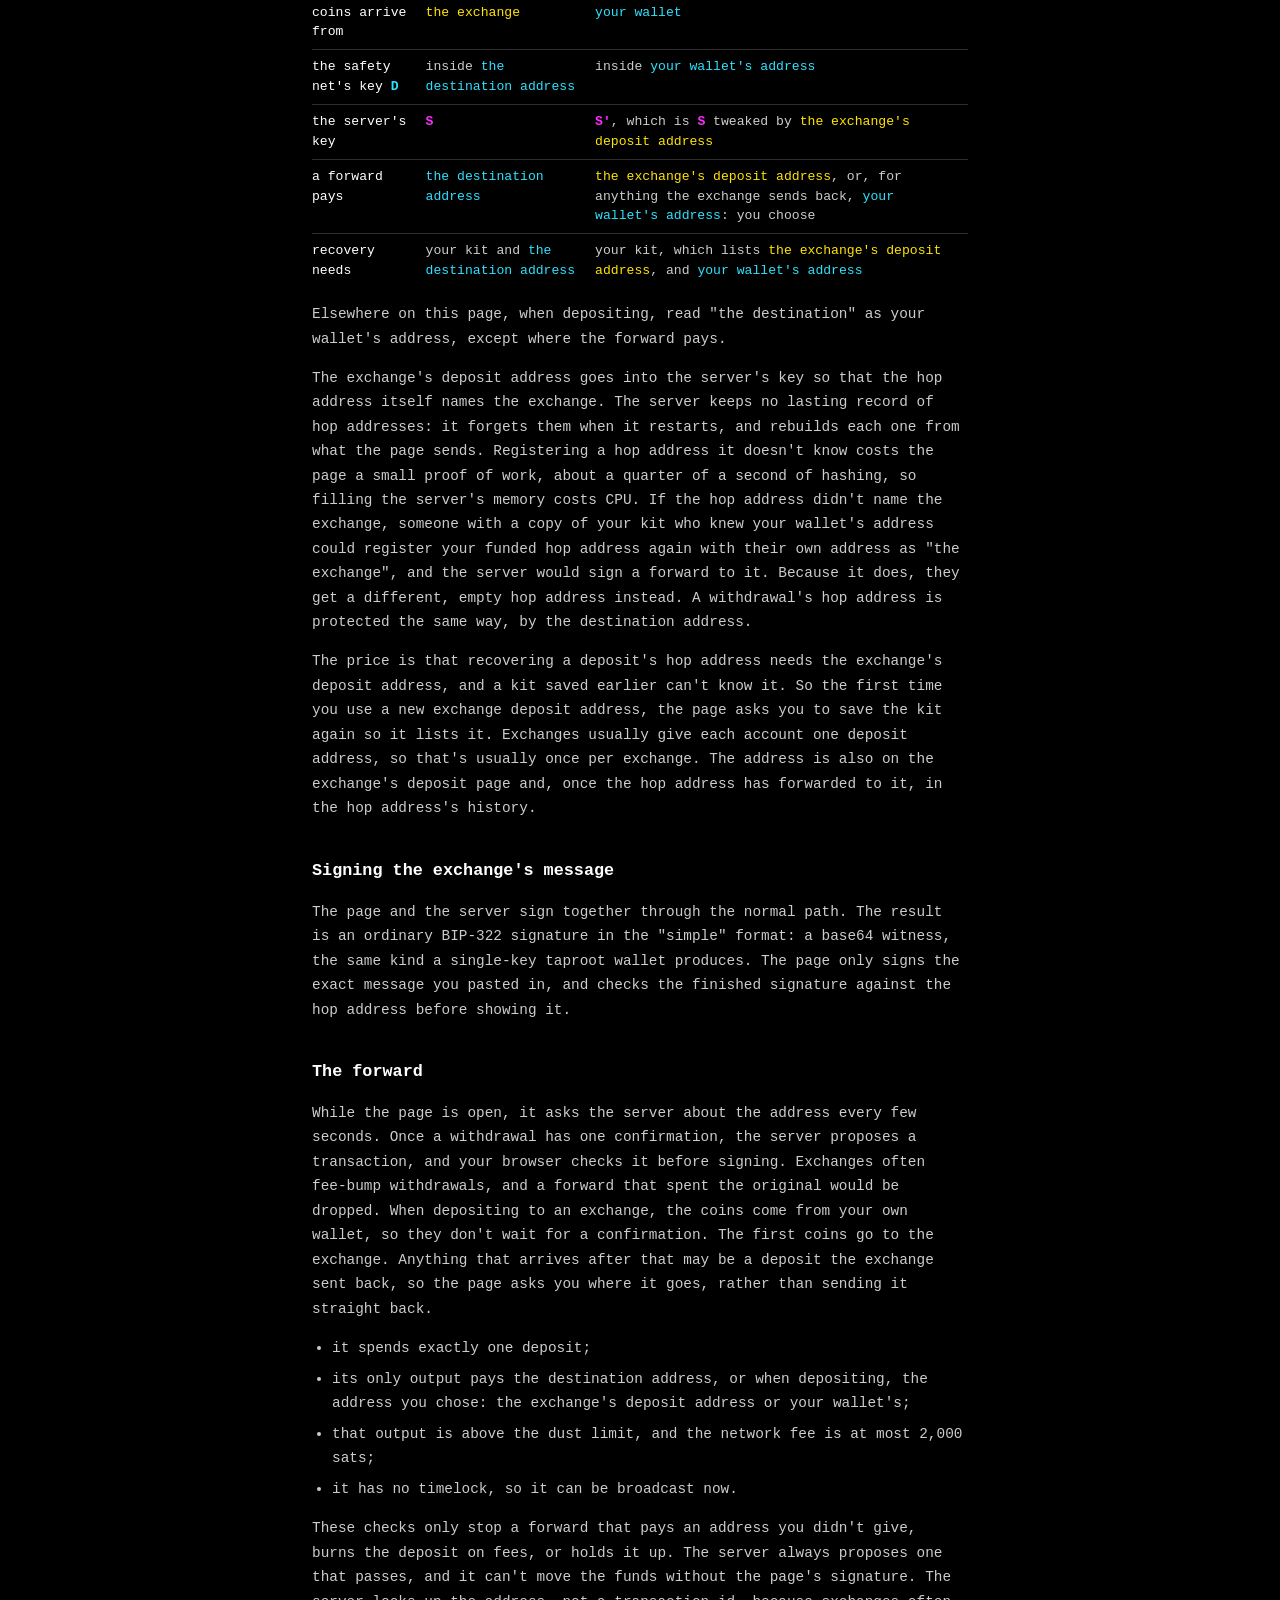
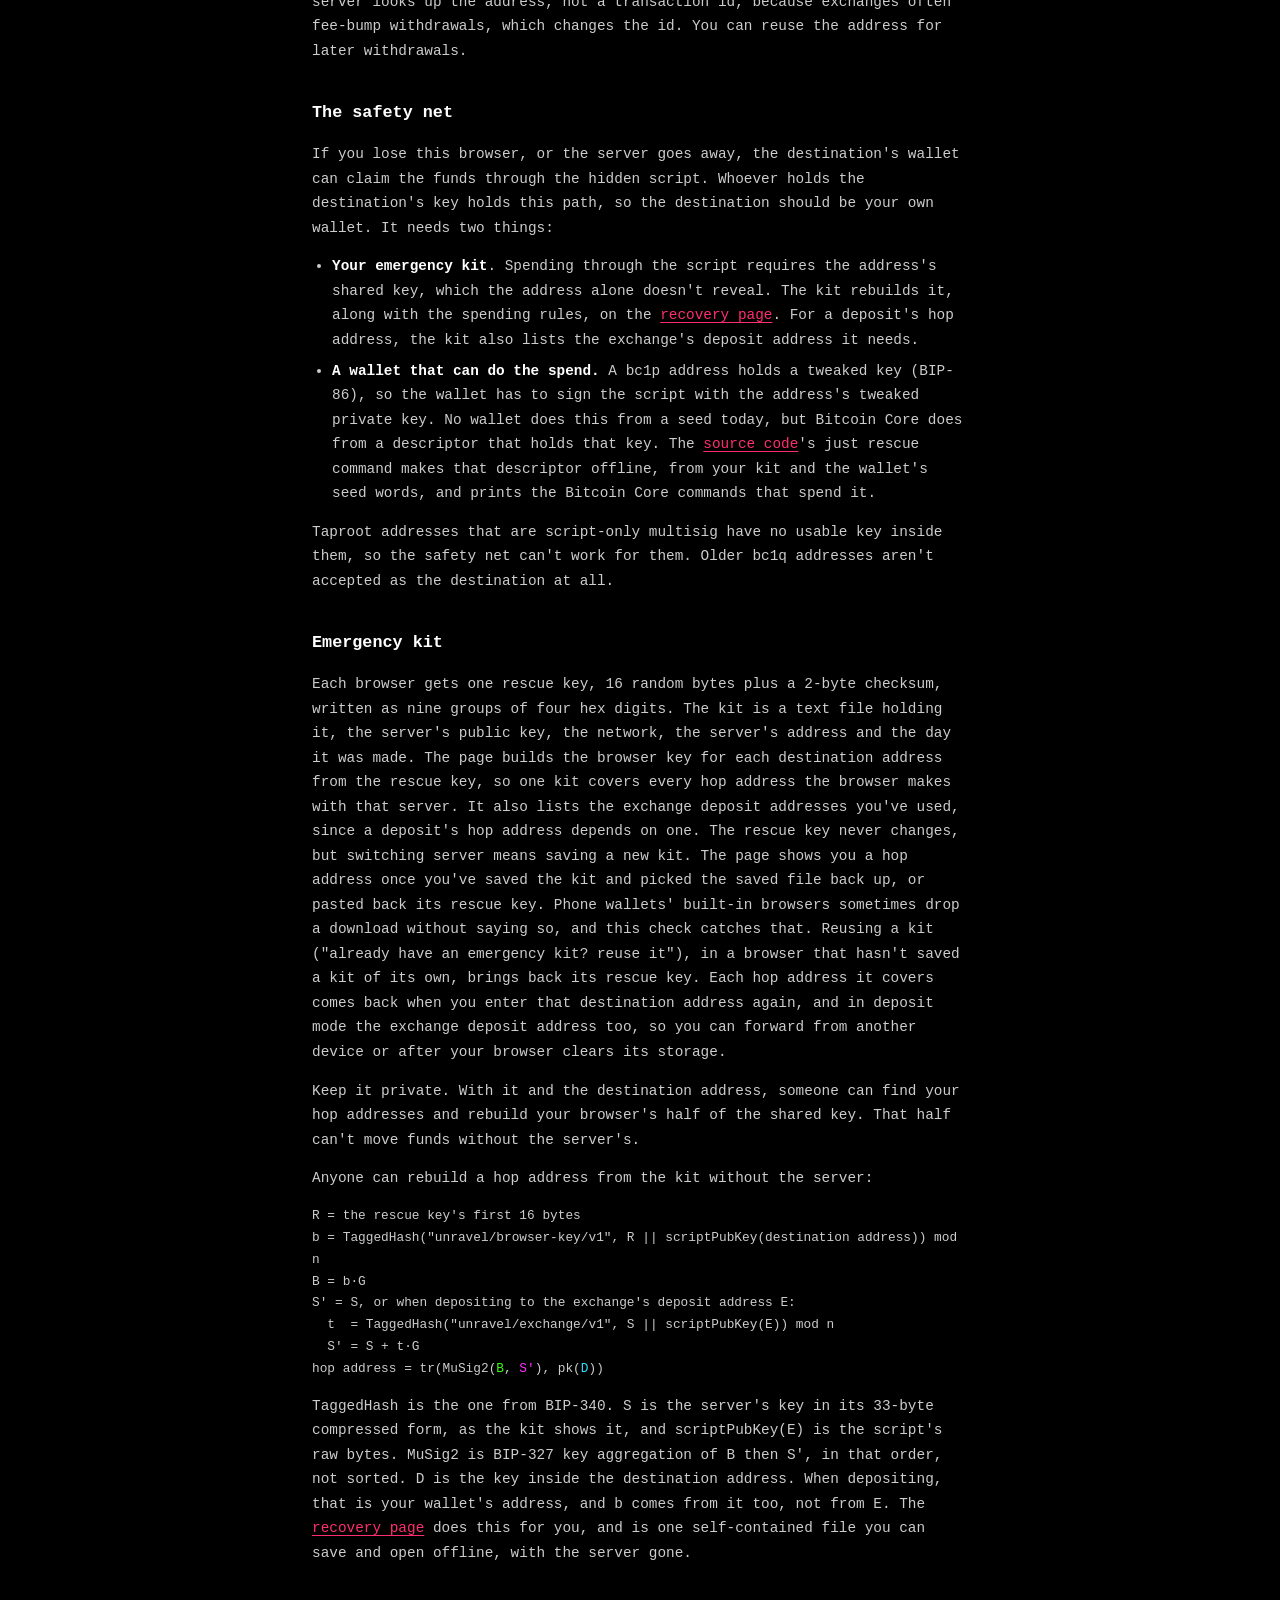
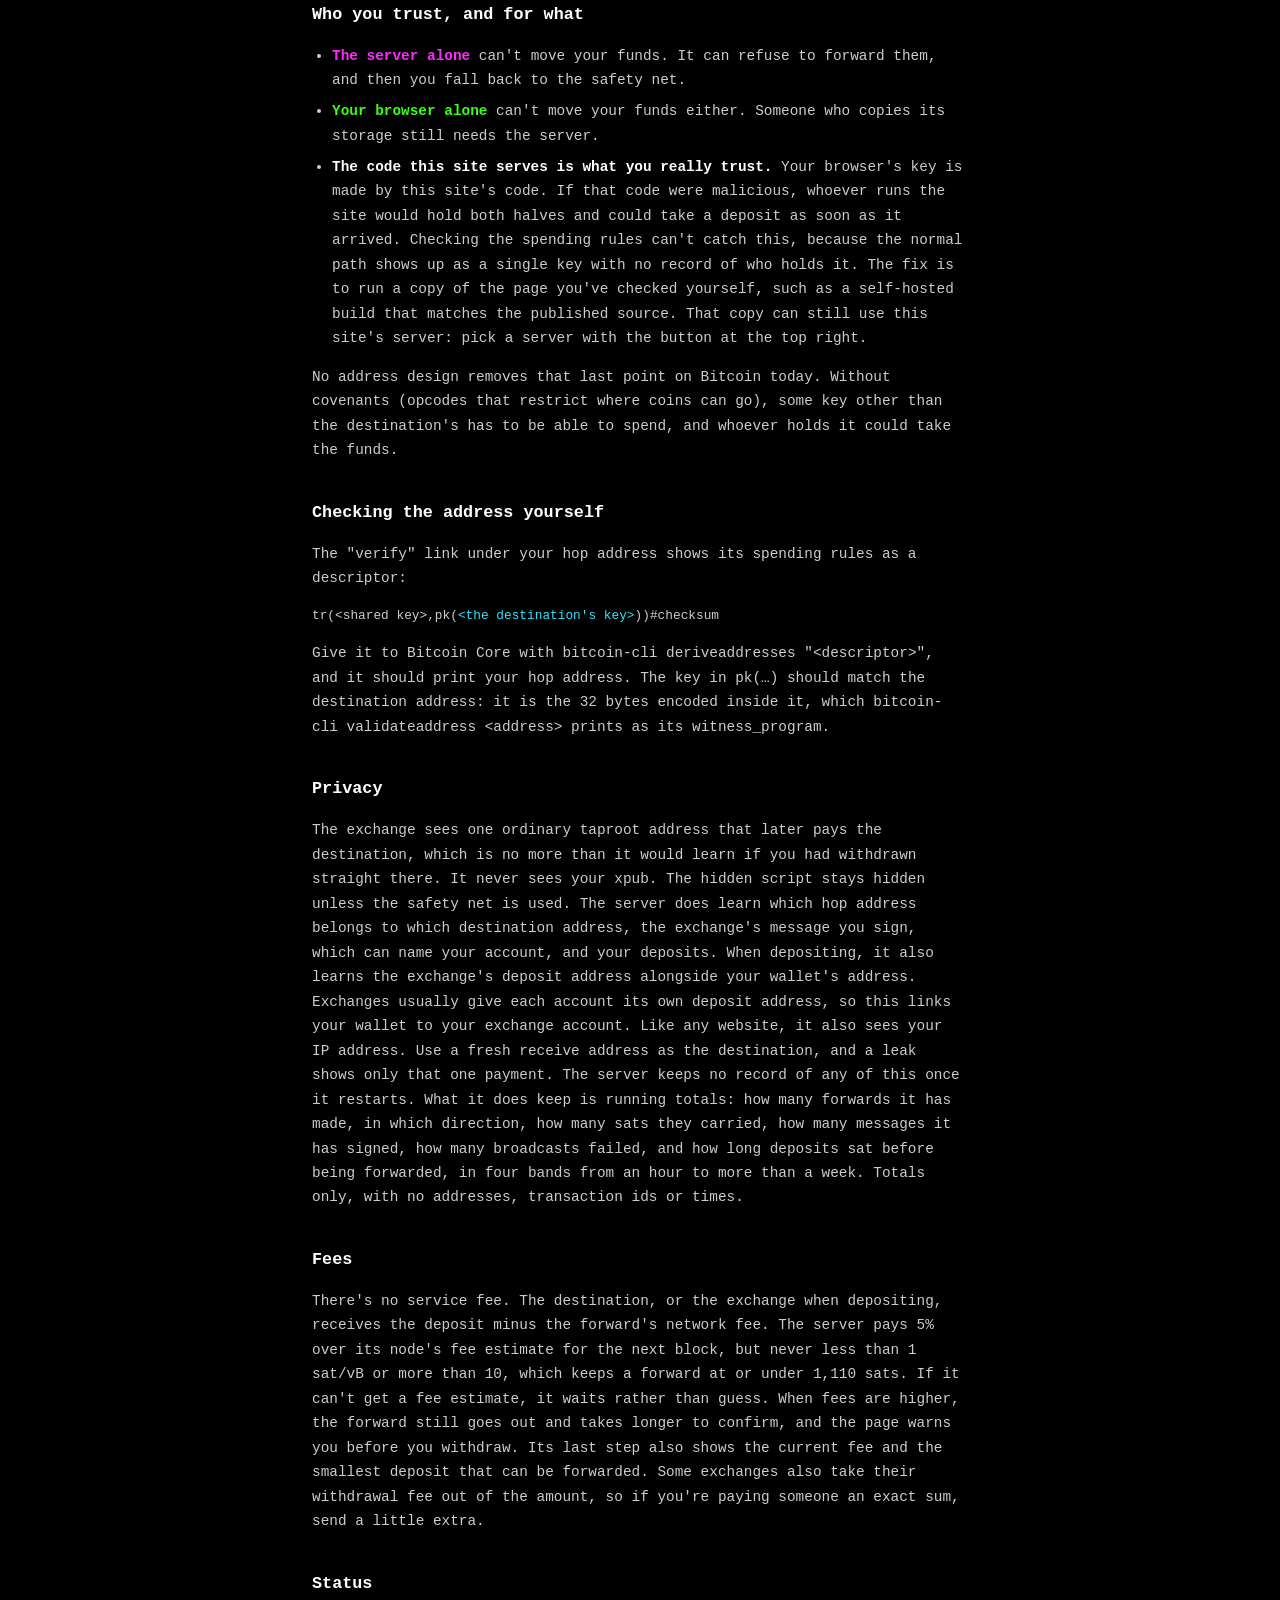
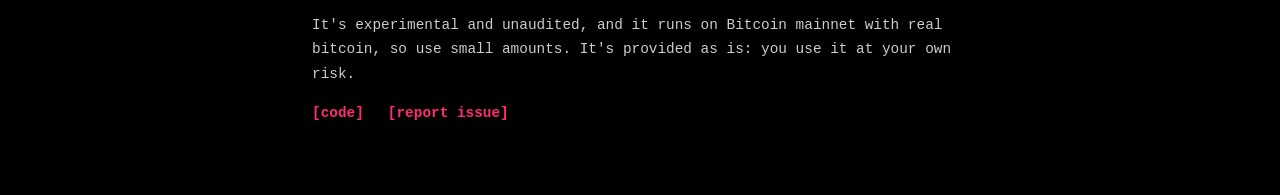
==== commit 538d97be: "show the exchange's proof prompt and warn about forwards" ====
--- a/web/static/about.html
+++ b/web/static/about.html
@@ -27,7 +27,7 @@
     <p><a href="./">← unravel rule</a></p>
     <h1>How it works</h1>
 
-    <p>Exchanges now ask for proof that you own your withdrawal address. They collect it as signatures, xpubs and test payments, then store it in the same databases that keep ending up on hacker forums. This service lets you prove exactly what they ask, truthfully, and give them nothing more. The rest of this page explains how it works and what you're trusting.</p>
+    <p>Exchanges now <a href="travelrule.png" target="_blank" rel="noopener noreferrer">ask for proof</a> that you own your withdrawal address. They collect it as signatures, xpubs and test payments, then store it in the same databases that keep ending up on hacker forums. This service lets you prove exactly what they ask, truthfully, and give them nothing more. The rest of this page explains how it works and what you're trusting.</p>
     <p>In short: you get a <span class="hop">hop address</span> that can sign the exchange's message. You withdraw to it, and it forwards everything to <span class="k-d">the destination address</span> you chose, usually your cold wallet, whose key never signs anything for the exchange.</p>
 
     <h2>The hop address</h2>
--- a/web/static/style.css
+++ b/web/static/style.css
@@ -133,6 +133,7 @@
 .explain ul { padding-left: 1.25rem; }
 .explain li + li { margin-top: 0.5rem; }
 /* White, so cyan only ever means the user's wallet. */
+.shot img { display: block; max-width: 100%; height: auto; margin-inline: auto; border: 2px solid var(--line); }
 .explain p.pitch, .hl { color: #fff; font-weight: 700; }
 .hl b { color: inherit; }
 
